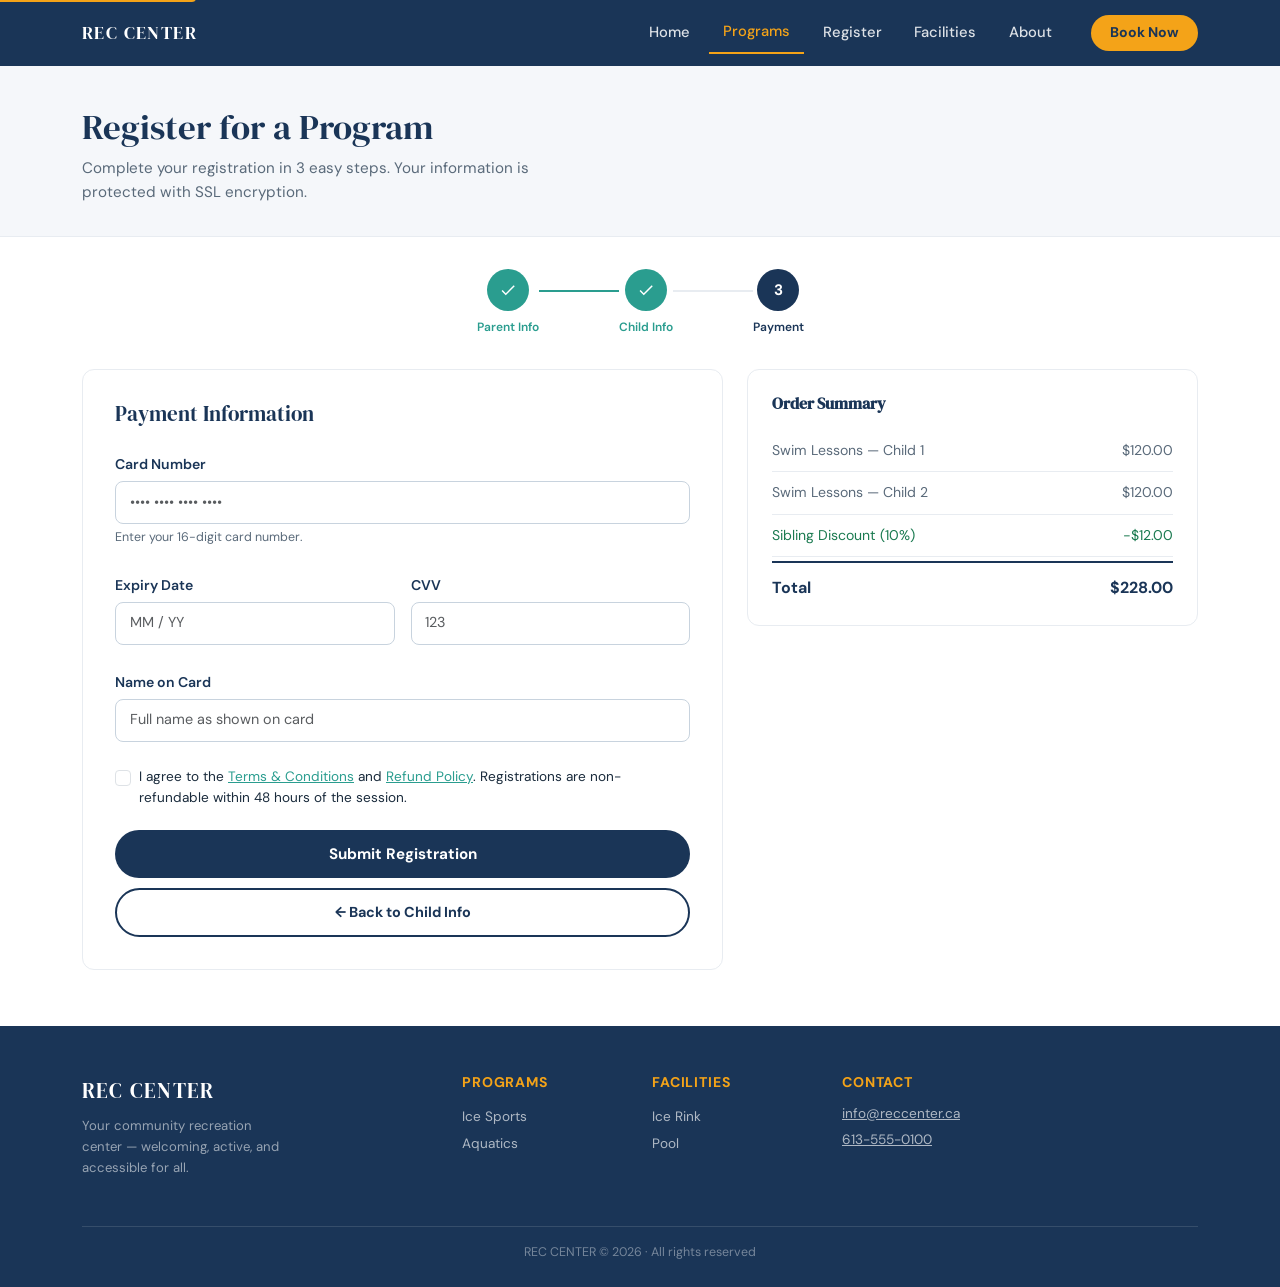
==== register.html @ dccb85d5 "stage" ====
<!DOCTYPE html>
<html lang="en">
<head>
  <meta charset="UTF-8" />
  <meta name="viewport" content="width=device-width, initial-scale=1.0" />
  <meta name="description" content="Register for a program at REC CENTER. Complete your enrollment in 3 easy steps." />

  <title>Register | REC CENTER</title>

  <!-- Google Fonts -->
  <link rel="preconnect" href="https://fonts.googleapis.com" />
  <link rel="preconnect" href="https://fonts.gstatic.com" crossorigin />
  <link href="https://fonts.googleapis.com/css2?family=DM+Sans:wght@400;500;600;700&family=DM+Serif+Display&display=swap" rel="stylesheet" />

  <!-- Bootstrap 5 CSS -->
  <link href="https://cdn.jsdelivr.net/npm/bootstrap@5.3.3/dist/css/bootstrap.min.css" rel="stylesheet" />

  <!-- Animate.css – publicly available CSS animation library -->
  <link rel="stylesheet" href="https://cdnjs.cloudflare.com/ajax/libs/animate.css/4.1.1/animate.min.css" />

  <!-- Custom styles -->
  <link rel="stylesheet" href="css/styles.css" />
</head>
<body>

  <!-- Skip link -->
  <a class="skip-link" href="#main-content">Skip to main content</a>

  <!-- ══════════════════════════════ NAVIGATION ══════════════════════════════ -->
  <header>
    <nav class="navbar navbar-expand-lg" aria-label="Main navigation">
      <div class="container">
        <a class="navbar-brand" href="index.html" aria-label="REC CENTER home">REC CENTER</a>

        <button class="navbar-toggler" type="button"
                data-bs-toggle="collapse" data-bs-target="#mainNav"
                aria-controls="mainNav" aria-expanded="false"
                aria-label="Toggle navigation menu">
          <span class="navbar-toggler-icon"></span>
        </button>

        <div class="collapse navbar-collapse" id="mainNav">
          <ul class="navbar-nav ms-auto align-items-lg-center gap-lg-1 me-lg-3">
            <li class="nav-item"><a class="nav-link" href="index.html">Home</a></li>
            <li class="nav-item"><a class="nav-link active" aria-current="page" href="youth-programs.html">Programs</a></li>
            <li class="nav-item"><a class="nav-link" href="register.html">Register</a></li>
            <li class="nav-item"><a class="nav-link" href="#">Facilities</a></li>
            <li class="nav-item"><a class="nav-link" href="#">About</a></li>
          </ul>
          <a href="register.html" class="btn btn-book ms-lg-2 mt-2 mt-lg-0">Book Now</a>
        </div>
      </div>
    </nav>
  </header>

  <!-- ══════════════════════════════ MAIN ══════════════════════════════ -->
  <main id="main-content">

    <!-- ── Page Header ── -->
    <section class="page-header">
      <div class="container">
        <h1>Register for a Program</h1>
        <p>Complete your registration in 3 easy steps. Your information is protected with SSL encryption.</p>
      </div>
    </section>

    <!-- ── Step Indicator ── -->
    <!-- Shows progress: Parent Info → Child Info → Payment -->
    <div class="container">
      <div class="steps-container" role="list" aria-label="Registration steps">

        <!-- Step 1: Parent Info (done) -->
        <div class="step-item" role="listitem">
          <div class="step-circle done" aria-label="Step 1 complete: Parent Info">
            <!-- Checkmark SVG -->
            <svg width="18" height="18" viewBox="0 0 24 24" fill="white" aria-hidden="true" focusable="false">
              <path d="M9 16.17L4.83 12l-1.42 1.41L9 19 21 7l-1.41-1.41z"/>
            </svg>
          </div>
          <span class="step-label done">Parent Info</span>
        </div>

        <!-- Connector line 1–2 (done) -->
        <div class="step-line done" aria-hidden="true"></div>

        <!-- Step 2: Child Info (done) -->
        <div class="step-item" role="listitem">
          <div class="step-circle done" aria-label="Step 2 complete: Child Info">
            <svg width="18" height="18" viewBox="0 0 24 24" fill="white" aria-hidden="true" focusable="false">
              <path d="M9 16.17L4.83 12l-1.42 1.41L9 19 21 7l-1.41-1.41z"/>
            </svg>
          </div>
          <span class="step-label done">Child Info</span>
        </div>

        <!-- Connector line 2–3 (not done) -->
        <div class="step-line" aria-hidden="true"></div>

        <!-- Step 3: Payment (active) -->
        <div class="step-item" role="listitem">
          <div class="step-circle active" aria-label="Step 3 current: Payment" aria-current="step">3</div>
          <span class="step-label active">Payment</span>
        </div>

      </div>
    </div>

    <!-- ── Form + Order Summary ── -->
    <section class="section-padded pt-0" aria-labelledby="payment-heading">
      <div class="container">
        <div class="row g-4">

          <!-- LEFT: Payment form -->
          <div class="col-12 col-lg-7">
            <div class="form-card">
              <h2 id="payment-heading">Payment Information</h2>

              <!-- 
                Form uses novalidate so we can handle custom validation via JS.
                All fields use aria-required and aria-describedby for screen readers.
              -->
              <form id="payment-form" novalidate aria-label="Payment information form">

                <!-- Card Number -->
                <div class="mb-4">
                  <label class="form-label" for="card-number">Card Number</label>
                  <input
                    type="text"
                    class="form-control"
                    id="card-number"
                    placeholder="•••• •••• •••• ••••"
                    autocomplete="cc-number"
                    aria-required="true"
                    aria-describedby="card-number-help"
                    inputmode="numeric"
                    maxlength="19" />
                  <div id="card-number-help" class="form-text" style="font-size:0.78rem; color: var(--rc-text-muted);">
                    Enter your 16-digit card number.
                  </div>
                </div>

                <!-- Expiry + CVV side by side on tablet+ -->
                <div class="row g-3 mb-4">
                  <div class="col-12 col-sm-6">
                    <label class="form-label" for="expiry">Expiry Date</label>
                    <input
                      type="text"
                      class="form-control"
                      id="expiry"
                      placeholder="MM / YY"
                      autocomplete="cc-exp"
                      aria-required="true"
                      inputmode="numeric"
                      maxlength="7" />
                  </div>
                  <div class="col-12 col-sm-6">
                    <label class="form-label" for="cvv">CVV</label>
                    <input
                      type="text"
                      class="form-control"
                      id="cvv"
                      placeholder="123"
                      autocomplete="cc-csc"
                      aria-required="true"
                      inputmode="numeric"
                      maxlength="4" />
                  </div>
                </div>

                <!-- Name on card — full width -->
                <div class="mb-4">
                  <label class="form-label" for="card-name">Name on Card</label>
                  <input
                    type="text"
                    class="form-control"
                    id="card-name"
                    placeholder="Full name as shown on card"
                    autocomplete="cc-name"
                    aria-required="true" />
                </div>

                <!-- Terms & Conditions checkbox -->
                <div class="form-check mb-3">
                  <input
                    class="form-check-input"
                    type="checkbox"
                    id="agree-terms"
                    aria-required="true" />
                  <label class="form-check-label" for="agree-terms" style="font-size:0.85rem;">
                    I agree to the
                    <a href="#" aria-label="Read Terms and Conditions">Terms &amp; Conditions</a>
                    and
                    <a href="#" aria-label="Read Refund Policy">Refund Policy</a>.
                    Registrations are non-refundable within 48 hours of the session.
                  </label>
                </div>

                <!-- Error message (hidden until form validation fails) -->
                <div id="form-error" class="alert alert-danger d-none" role="alert" aria-live="assertive">
                  Please fill in all required fields and agree to the terms.
                </div>

                <!-- Submit button -->
                <button type="submit" class="btn-submit">Submit Registration</button>

                <!-- Back link -->
                <a href="youth-programs.html" class="btn-back">← Back to Child Info</a>

              </form>
            </div>
          </div><!-- /col left -->

          <!-- RIGHT: Order summary + confirmation -->
          <div class="col-12 col-lg-5">

            <!-- Order Summary card -->
            <div class="order-summary" aria-label="Order summary">
              <h3>Order Summary</h3>

              <div class="order-row">
                <span>Swim Lessons — Child 1</span>
                <span>$120.00</span>
              </div>
              <div class="order-row">
                <span>Swim Lessons — Child 2</span>
                <span>$120.00</span>
              </div>
              <div class="order-row discount">
                <span>Sibling Discount (10%)</span>
                <span>−$12.00</span>
              </div>

              <div class="order-total">
                <span>Total</span>
                <span>$228.00</span>
              </div>
            </div>

            <!-- Confirmation panel (shown after submit via JS) -->
            <div class="confirmation-box d-none" id="confirmation-box" role="status" aria-live="polite" aria-label="Registration confirmed">
              <div class="confirmation-icon" aria-hidden="true">
                <svg viewBox="0 0 24 24" aria-hidden="true" focusable="false">
                  <path d="M9 16.17L4.83 12l-1.42 1.41L9 19 21 7l-1.41-1.41z"/>
                </svg>
              </div>
              <h4>Registration Confirmed!</h4>
              <p>
                A confirmation email has been sent to your inbox.
                You'll receive a reminder 24 hours before your first session.
              </p>
            </div>

          </div><!-- /col right -->

        </div><!-- /row -->
      </div>
    </section>

  </main>

  <!-- ══════════════════════════════ FOOTER ══════════════════════════════ -->
  <footer>
    <div class="container">
      <div class="row">
        <div class="col-12 col-md-4 mb-4 mb-md-0">
          <div class="footer-brand">REC CENTER</div>
          <p class="footer-tagline">Your community recreation center — welcoming, active, and accessible for all.</p>
        </div>
        <div class="col-6 col-md-2">
          <h4>Programs</h4>
          <ul>
            <li><a href="youth-programs.html">Ice Sports</a></li>
            <li><a href="youth-programs.html">Aquatics</a></li>
          </ul>
        </div>
        <div class="col-6 col-md-2">
          <h4>Facilities</h4>
          <ul>
            <li><a href="#">Ice Rink</a></li>
            <li><a href="#">Pool</a></li>
          </ul>
        </div>
        <div class="col-12 col-md-4 mt-4 mt-md-0 footer-contact">
          <h4>Contact</h4>
          <p><a href="mailto:info@reccenter.ca" style="color:rgba(255,255,255,0.65);">info@reccenter.ca</a></p>
          <p><a href="tel:6135550100" style="color:rgba(255,255,255,0.65);">613-555-0100</a></p>
        </div>
      </div>
      <div class="footer-bottom text-center">REC CENTER &copy; 2026 · All rights reserved</div>
    </div>
  </footer>

  <script src="https://cdn.jsdelivr.net/npm/bootstrap@5.3.3/dist/js/bootstrap.bundle.min.js"></script>
  <script src="js/main.js"></script>

  <!-- Inline script: confirmation fallback in case main.js path fails -->
  <script>
    document.addEventListener('DOMContentLoaded', function () {
      var form    = document.getElementById('payment-form');
      var confirm = document.getElementById('confirmation-box');

      if (!form || !confirm) return;

      form.addEventListener('submit', function (e) {
        e.preventDefault();

        var cardNum  = document.getElementById('card-number').value.trim();
        var expiry   = document.getElementById('expiry').value.trim();
        var cvv      = document.getElementById('cvv').value.trim();
        var name     = document.getElementById('card-name').value.trim();
        var agreed   = document.getElementById('agree-terms').checked;
        var errorBox = document.getElementById('form-error');

        if (!cardNum || !expiry || !cvv || !name || !agreed) {
          errorBox.classList.remove('d-none');
          return;
        }

        /* Valid — hide error, show confirmation */
        errorBox.classList.add('d-none');
        confirm.classList.remove('d-none');
        confirm.scrollIntoView({ behavior: 'smooth', block: 'center' });

        /* Disable submit button */
        var btn = form.querySelector('button[type="submit"]');
        btn.disabled = true;
        btn.textContent = 'Submitted ✓';
      });
    });
  </script>
</body>
</html>
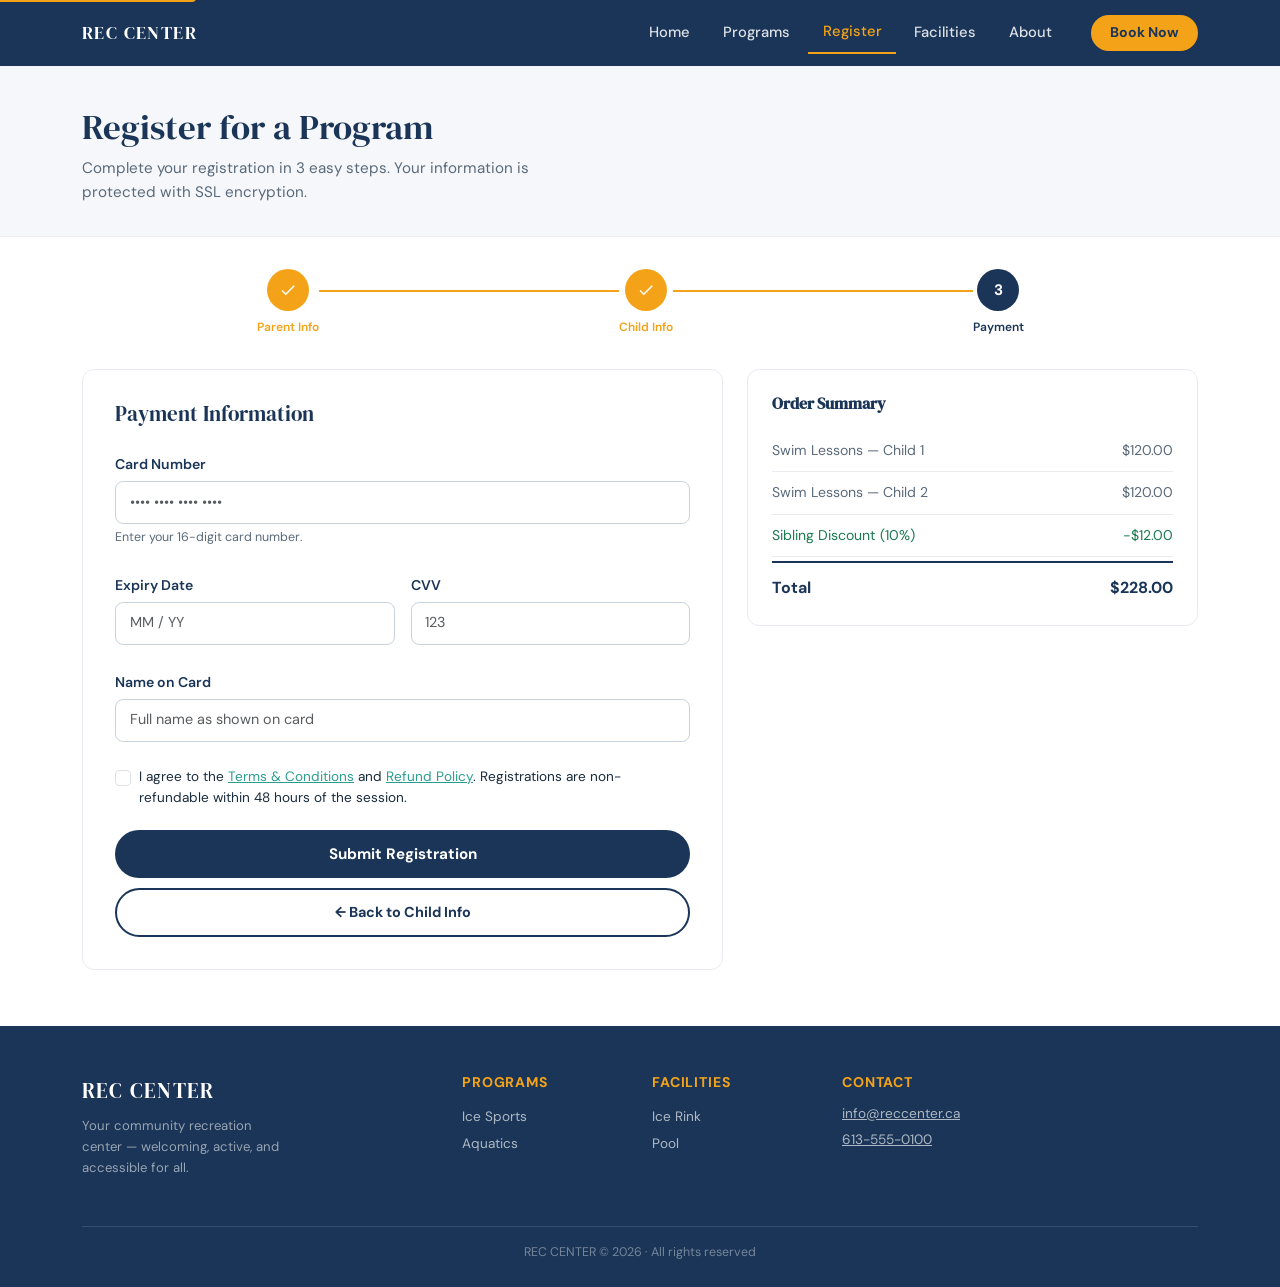
==== commit b159557b: "stage" ====
--- a/register.html
+++ b/register.html
@@ -1,49 +1,51 @@
 <!DOCTYPE html>
 <html lang="en">
+
 <head>
-  <meta charset="UTF-8" />
-  <meta name="viewport" content="width=device-width, initial-scale=1.0" />
-  <meta name="description" content="Register for a program at REC CENTER. Complete your enrollment in 3 easy steps." />
+  <meta charset="UTF-8">
+  <meta name="viewport" content="width=device-width, initial-scale=1.0">
+  <meta name="description" content="Register for a program at REC CENTER. Complete your enrollment in 3 easy steps.">
 
   <title>Register | REC CENTER</title>
 
-  <!-- Google Fonts -->
-  <link rel="preconnect" href="https://fonts.googleapis.com" />
-  <link rel="preconnect" href="https://fonts.gstatic.com" crossorigin />
-  <link href="https://fonts.googleapis.com/css2?family=DM+Sans:wght@400;500;600;700&family=DM+Serif+Display&display=swap" rel="stylesheet" />
-
-  <!-- Bootstrap 5 CSS -->
-  <link href="https://cdn.jsdelivr.net/npm/bootstrap@5.3.3/dist/css/bootstrap.min.css" rel="stylesheet" />
-
-  <!-- Animate.css – publicly available CSS animation library -->
-  <link rel="stylesheet" href="https://cdnjs.cloudflare.com/ajax/libs/animate.css/4.1.1/animate.min.css" />
-
-  <!-- Custom styles -->
-  <link rel="stylesheet" href="css/styles.css" />
+  <!-- Load website fonts -->
+  <link rel="preconnect" href="https://fonts.googleapis.com">
+  <link rel="preconnect" href="https://fonts.gstatic.com" crossorigin>
+  <link
+    href="https://fonts.googleapis.com/css2?family=DM+Sans:wght@400;500;600;700&family=DM+Serif+Display&display=swap"
+    rel="stylesheet">
+
+  <!-- Load Bootstrap styles -->
+  <link href="https://cdn.jsdelivr.net/npm/bootstrap@5.3.3/dist/css/bootstrap.min.css" rel="stylesheet">
+
+  <!-- Load animation library -->
+  <link rel="stylesheet" href="https://cdnjs.cloudflare.com/ajax/libs/animate.css/4.1.1/animate.min.css">
+
+  <!-- Load our own styles -->
+  <link rel="stylesheet" href="css/styles.css">
 </head>
+
 <body>
 
-  <!-- Skip link -->
+  <!-- Accessibility link: lets keyboard users jump to main content -->
   <a class="skip-link" href="#main-content">Skip to main content</a>
 
-  <!-- ══════════════════════════════ NAVIGATION ══════════════════════════════ -->
+  <!-- Top navigation bar -->
   <header>
-    <nav class="navbar navbar-expand-lg" aria-label="Main navigation">
+    <nav class="navbar navbar-expand-sm" aria-label="Main navigation">
       <div class="container">
         <a class="navbar-brand" href="index.html" aria-label="REC CENTER home">REC CENTER</a>
 
-        <button class="navbar-toggler" type="button"
-                data-bs-toggle="collapse" data-bs-target="#mainNav"
-                aria-controls="mainNav" aria-expanded="false"
-                aria-label="Toggle navigation menu">
+        <button class="navbar-toggler" type="button" data-bs-toggle="collapse" data-bs-target="#mainNav"
+          aria-controls="mainNav" aria-expanded="false" aria-label="Toggle navigation menu">
           <span class="navbar-toggler-icon"></span>
         </button>
 
         <div class="collapse navbar-collapse" id="mainNav">
           <ul class="navbar-nav ms-auto align-items-lg-center gap-lg-1 me-lg-3">
             <li class="nav-item"><a class="nav-link" href="index.html">Home</a></li>
-            <li class="nav-item"><a class="nav-link active" aria-current="page" href="youth-programs.html">Programs</a></li>
-            <li class="nav-item"><a class="nav-link" href="register.html">Register</a></li>
+            <li class="nav-item"><a class="nav-link" href="youth-programs.html">Programs</a></li>
+            <li class="nav-item"><a class="nav-link active" aria-current="page" href="register.html">Register</a></li>
             <li class="nav-item"><a class="nav-link" href="#">Facilities</a></li>
             <li class="nav-item"><a class="nav-link" href="#">About</a></li>
           </ul>
@@ -53,10 +55,10 @@
     </nav>
   </header>
 
-  <!-- ══════════════════════════════ MAIN ══════════════════════════════ -->
+  <!-- Main page content -->
   <main id="main-content">
 
-    <!-- ── Page Header ── -->
+    <!-- Intro text for this page -->
     <section class="page-header">
       <div class="container">
         <h1>Register for a Program</h1>
@@ -64,128 +66,92 @@
       </div>
     </section>
 
-    <!-- ── Step Indicator ── -->
-    <!-- Shows progress: Parent Info → Child Info → Payment -->
+    <!-- Shows registration progress -->
     <div class="container">
       <div class="steps-container" role="list" aria-label="Registration steps">
 
-        <!-- Step 1: Parent Info (done) -->
+        <!-- Step 1 is completed -->
         <div class="step-item" role="listitem">
-          <div class="step-circle done" aria-label="Step 1 complete: Parent Info">
-            <!-- Checkmark SVG -->
+          <div class="step-circle done" role="img" aria-label="Step 1 complete: Parent Info">
             <svg width="18" height="18" viewBox="0 0 24 24" fill="white" aria-hidden="true" focusable="false">
-              <path d="M9 16.17L4.83 12l-1.42 1.41L9 19 21 7l-1.41-1.41z"/>
+              <path d="M9 16.17L4.83 12l-1.42 1.41L9 19 21 7l-1.41-1.41z" />
             </svg>
           </div>
           <span class="step-label done">Parent Info</span>
         </div>
 
-        <!-- Connector line 1–2 (done) -->
+        <!-- Line between step 1 and 2 -->
         <div class="step-line done" aria-hidden="true"></div>
 
-        <!-- Step 2: Child Info (done) -->
+        <!-- Step 2 is completed -->
         <div class="step-item" role="listitem">
-          <div class="step-circle done" aria-label="Step 2 complete: Child Info">
+          <div class="step-circle done" role="img" aria-label="Step 2 complete: Child Info">
             <svg width="18" height="18" viewBox="0 0 24 24" fill="white" aria-hidden="true" focusable="false">
-              <path d="M9 16.17L4.83 12l-1.42 1.41L9 19 21 7l-1.41-1.41z"/>
+              <path d="M9 16.17L4.83 12l-1.42 1.41L9 19 21 7l-1.41-1.41z" />
             </svg>
           </div>
           <span class="step-label done">Child Info</span>
         </div>
 
-        <!-- Connector line 2–3 (not done) -->
+        <!-- Line between step 2 and 3 -->
         <div class="step-line" aria-hidden="true"></div>
 
-        <!-- Step 3: Payment (active) -->
+        <!-- Step 3 is the current step -->
         <div class="step-item" role="listitem">
-          <div class="step-circle active" aria-label="Step 3 current: Payment" aria-current="step">3</div>
+          <div class="step-circle active" role="img" aria-label="Step 3 current: Payment" aria-current="step">3</div>
           <span class="step-label active">Payment</span>
         </div>
 
       </div>
     </div>
 
-    <!-- ── Form + Order Summary ── -->
+    <!-- Payment form and order summary section -->
     <section class="section-padded pt-0" aria-labelledby="payment-heading">
       <div class="container">
         <div class="row g-4">
 
-          <!-- LEFT: Payment form -->
+          <!-- Left side: payment form -->
           <div class="col-12 col-lg-7">
             <div class="form-card">
               <h2 id="payment-heading">Payment Information</h2>
 
-              <!-- 
-                Form uses novalidate so we can handle custom validation via JS.
-                All fields use aria-required and aria-describedby for screen readers.
-              -->
               <form id="payment-form" novalidate aria-label="Payment information form">
 
-                <!-- Card Number -->
+                <!-- Card number field -->
                 <div class="mb-4">
                   <label class="form-label" for="card-number">Card Number</label>
-                  <input
-                    type="text"
-                    class="form-control"
-                    id="card-number"
-                    placeholder="•••• •••• •••• ••••"
-                    autocomplete="cc-number"
-                    aria-required="true"
-                    aria-describedby="card-number-help"
-                    inputmode="numeric"
-                    maxlength="19" />
+                  <input type="text" class="form-control" id="card-number" placeholder="•••• •••• •••• ••••"
+                    autocomplete="cc-number" aria-required="true" aria-describedby="card-number-help"
+                    inputmode="numeric" maxlength="19">
                   <div id="card-number-help" class="form-text" style="font-size:0.78rem; color: var(--rc-text-muted);">
                     Enter your 16-digit card number.
                   </div>
                 </div>
 
-                <!-- Expiry + CVV side by side on tablet+ -->
+                <!-- Expiry date and CVV fields -->
                 <div class="row g-3 mb-4">
                   <div class="col-12 col-sm-6">
                     <label class="form-label" for="expiry">Expiry Date</label>
-                    <input
-                      type="text"
-                      class="form-control"
-                      id="expiry"
-                      placeholder="MM / YY"
-                      autocomplete="cc-exp"
-                      aria-required="true"
-                      inputmode="numeric"
-                      maxlength="7" />
+                    <input type="text" class="form-control" id="expiry" placeholder="MM / YY" autocomplete="cc-exp"
+                      aria-required="true" inputmode="numeric" maxlength="7">
                   </div>
                   <div class="col-12 col-sm-6">
                     <label class="form-label" for="cvv">CVV</label>
-                    <input
-                      type="text"
-                      class="form-control"
-                      id="cvv"
-                      placeholder="123"
-                      autocomplete="cc-csc"
-                      aria-required="true"
-                      inputmode="numeric"
-                      maxlength="4" />
+                    <input type="text" class="form-control" id="cvv" placeholder="123" autocomplete="cc-csc"
+                      aria-required="true" inputmode="numeric" maxlength="4">
                   </div>
                 </div>
 
-                <!-- Name on card — full width -->
+                <!-- Card holder name field -->
                 <div class="mb-4">
                   <label class="form-label" for="card-name">Name on Card</label>
-                  <input
-                    type="text"
-                    class="form-control"
-                    id="card-name"
-                    placeholder="Full name as shown on card"
-                    autocomplete="cc-name"
-                    aria-required="true" />
-                </div>
-
-                <!-- Terms & Conditions checkbox -->
+                  <input type="text" class="form-control" id="card-name" placeholder="Full name as shown on card"
+                    autocomplete="cc-name" aria-required="true">
+                </div>
+
+                <!-- User must accept terms -->
                 <div class="form-check mb-3">
-                  <input
-                    class="form-check-input"
-                    type="checkbox"
-                    id="agree-terms"
-                    aria-required="true" />
+                  <input class="form-check-input" type="checkbox" id="agree-terms" aria-required="true">
                   <label class="form-check-label" for="agree-terms" style="font-size:0.85rem;">
                     I agree to the
                     <a href="#" aria-label="Read Terms and Conditions">Terms &amp; Conditions</a>
@@ -195,70 +161,72 @@
                   </label>
                 </div>
 
-                <!-- Error message (hidden until form validation fails) -->
+                <!-- Error message shown when fields are missing -->
                 <div id="form-error" class="alert alert-danger d-none" role="alert" aria-live="assertive">
                   Please fill in all required fields and agree to the terms.
                 </div>
 
-                <!-- Submit button -->
+                <!-- Submit registration button -->
                 <button type="submit" class="btn-submit">Submit Registration</button>
 
-                <!-- Back link -->
+                <!-- Link to go back -->
                 <a href="youth-programs.html" class="btn-back">← Back to Child Info</a>
 
               </form>
             </div>
-          </div><!-- /col left -->
-
-          <!-- RIGHT: Order summary + confirmation -->
+          </div>
+
+          <!-- Right side: order details and success message -->
           <div class="col-12 col-lg-5">
 
-            <!-- Order Summary card -->
-            <div class="order-summary" aria-label="Order summary">
-              <h3>Order Summary</h3>
-
-              <div class="order-row">
-                <span>Swim Lessons — Child 1</span>
-                <span>$120.00</span>
+            <!-- Order cost breakdown -->
+            <section aria-labelledby="order-summary-heading">
+              <div class="order-summary">
+                <h3 id="order-summary-heading">Order Summary</h3>
+
+                <div class="order-row">
+                  <span>Swim Lessons — Child 1</span>
+                  <span>$120.00</span>
+                </div>
+                <div class="order-row">
+                  <span>Swim Lessons — Child 2</span>
+                  <span>$120.00</span>
+                </div>
+                <div class="order-row discount">
+                  <span>Sibling Discount (10%)</span>
+                  <span>−$12.00</span>
+                </div>
+
+                <div class="order-total">
+                  <span>Total</span>
+                  <span>$228.00</span>
+                </div>
               </div>
-              <div class="order-row">
-                <span>Swim Lessons — Child 2</span>
-                <span>$120.00</span>
-              </div>
-              <div class="order-row discount">
-                <span>Sibling Discount (10%)</span>
-                <span>−$12.00</span>
-              </div>
-
-              <div class="order-total">
-                <span>Total</span>
-                <span>$228.00</span>
-              </div>
-            </div>
-
-            <!-- Confirmation panel (shown after submit via JS) -->
-            <div class="confirmation-box d-none" id="confirmation-box" role="status" aria-live="polite" aria-label="Registration confirmed">
+            </section>
+
+            <!-- Success panel shown after submit -->
+            <div class="confirmation-box d-none" id="confirmation-box" role="status" aria-live="polite">
               <div class="confirmation-icon" aria-hidden="true">
                 <svg viewBox="0 0 24 24" aria-hidden="true" focusable="false">
-                  <path d="M9 16.17L4.83 12l-1.42 1.41L9 19 21 7l-1.41-1.41z"/>
+                  <path d="M9 16.17L4.83 12l-1.42 1.41L9 19 21 7l-1.41-1.41z" />
                 </svg>
               </div>
-              <h4>Registration Confirmed!</h4>
+              <h3>Registration Confirmed!</h3>
               <p>
                 A confirmation email has been sent to your inbox.
                 You'll receive a reminder 24 hours before your first session.
               </p>
             </div>
 
-          </div><!-- /col right -->
-
-        </div><!-- /row -->
+          </div>
+
+        </div>
       </div>
     </section>
 
   </main>
 
-  <!-- ══════════════════════════════ FOOTER ══════════════════════════════ -->
+  <!-- Footer with links and contact info -->
   <footer>
     <div class="container">
       <div class="row">
@@ -267,21 +235,21 @@
           <p class="footer-tagline">Your community recreation center — welcoming, active, and accessible for all.</p>
         </div>
         <div class="col-6 col-md-2">
-          <h4>Programs</h4>
+          <h3>Programs</h3>
           <ul>
             <li><a href="youth-programs.html">Ice Sports</a></li>
             <li><a href="youth-programs.html">Aquatics</a></li>
           </ul>
         </div>
         <div class="col-6 col-md-2">
-          <h4>Facilities</h4>
+          <h3>Facilities</h3>
           <ul>
             <li><a href="#">Ice Rink</a></li>
             <li><a href="#">Pool</a></li>
           </ul>
         </div>
         <div class="col-12 col-md-4 mt-4 mt-md-0 footer-contact">
-          <h4>Contact</h4>
+          <h3>Contact</h3>
           <p><a href="mailto:info@reccenter.ca" style="color:rgba(255,255,255,0.65);">info@reccenter.ca</a></p>
           <p><a href="tel:6135550100" style="color:rgba(255,255,255,0.65);">613-555-0100</a></p>
         </div>
@@ -293,35 +261,42 @@
   <script src="https://cdn.jsdelivr.net/npm/bootstrap@5.3.3/dist/js/bootstrap.bundle.min.js"></script>
   <script src="js/main.js"></script>
 
-  <!-- Inline script: confirmation fallback in case main.js path fails -->
   <script>
     document.addEventListener('DOMContentLoaded', function () {
-      var form    = document.getElementById('payment-form');
+      // Get the form and hidden confirmation box.
+      var form = document.getElementById('payment-form');
       var confirm = document.getElementById('confirmation-box');
 
+      // Stop here if elements are missing.
       if (!form || !confirm) return;
 
       form.addEventListener('submit', function (e) {
+        // Prevent page refresh on submit.
         e.preventDefault();
 
-        var cardNum  = document.getElementById('card-number').value.trim();
-        var expiry   = document.getElementById('expiry').value.trim();
-        var cvv      = document.getElementById('cvv').value.trim();
-        var name     = document.getElementById('card-name').value.trim();
-        var agreed   = document.getElementById('agree-terms').checked;
+        // Read user input values.
+        var cardNum = document.getElementById('card-number').value.trim();
+        var expiry = document.getElementById('expiry').value.trim();
+        var cvv = document.getElementById('cvv').value.trim();
+        var name = document.getElementById('card-name').value.trim();
+        var agreed = document.getElementById('agree-terms').checked;
         var errorBox = document.getElementById('form-error');
 
+        // Show error if any required field is empty or terms are not accepted.
         if (!cardNum || !expiry || !cvv || !name || !agreed) {
           errorBox.classList.remove('d-none');
           return;
         }
 
-        /* Valid — hide error, show confirmation */
+        // Hide error and show success panel.
         errorBox.classList.add('d-none');
         confirm.classList.remove('d-none');
-        confirm.scrollIntoView({ behavior: 'smooth', block: 'center' });
-
-        /* Disable submit button */
+        confirm.scrollIntoView({
+          behavior: 'smooth',
+          block: 'center'
+        });
+
+        // Disable button so user does not submit twice.
         var btn = form.querySelector('button[type="submit"]');
         btn.disabled = true;
         btn.textContent = 'Submitted ✓';
@@ -329,4 +304,5 @@
     });
   </script>
 </body>
-</html>
+
+</html>
--- a/css/styles.css
+++ b/css/styles.css
@@ -0,0 +1,1201 @@
+/* ── CSS Variables ── */
+:root {
+  --rc-navy: #1a3557;
+  --rc-navy-dark: #122540;
+  --rc-teal: #2a9d8f;
+  --rc-teal-light: #3dbcac;
+  --rc-amber: #f4a318;
+  --rc-amber-dark: #d4890d;
+  --rc-white: #ffffff;
+  --rc-off-white: #f5f7fa;
+  --rc-light-gray: #e8ecf1;
+  --rc-text: #1a2b3c;
+  --rc-text-muted: #5a6a7a;
+
+  /* Bootstrap overrides via CSS variables */
+  --bs-primary: #1a3557;
+  --bs-primary-rgb: 26, 53, 87;
+  --bs-link-color: #2a9d8f;
+  --bs-font-sans-serif: 'DM Sans', sans-serif;
+  --bs-border-radius: 0.5rem;
+  --bs-border-radius-lg: 0.75rem;
+}
+
+/* ── Base Typography ── */
+/* DM Sans loaded via Google Fonts in HTML head */
+body {
+  font-family: 'DM Sans', sans-serif;
+  color: var(--rc-text);
+  background-color: var(--rc-white);
+  line-height: 1.6;
+}
+
+h1,
+h2,
+h3,
+h4 {
+  font-family: 'DM Serif Display', serif;
+  color: var(--rc-navy);
+  font-weight: 400;
+}
+
+/* ── Skip Link (Accessibility) ── */
+/* Allows keyboard users to skip to main content */
+.skip-link {
+  position: absolute;
+  top: -40px;
+  left: 0;
+  background: var(--rc-amber);
+  color: var(--rc-navy);
+  padding: 8px 16px;
+  font-weight: 700;
+  z-index: 9999;
+  text-decoration: none;
+  border-radius: 0 0 4px 0;
+  transition: top 0.2s;
+}
+
+.skip-link:focus {
+  top: 0;
+}
+
+/* ── Navigation ── */
+/* Dark navy navbar with amber highlight on active link */
+.navbar {
+  background-color: var(--rc-navy) !important;
+  padding: 0.75rem 0;
+}
+
+.navbar-brand {
+  font-family: 'DM Serif Display', serif;
+  font-size: 1.1rem;
+  color: var(--rc-white) !important;
+  letter-spacing: 0.08em;
+  text-transform: uppercase;
+}
+
+.nav-link {
+  color: rgba(255, 255, 255, 0.85) !important;
+  font-weight: 500;
+  font-size: 0.92rem;
+  padding: 0.5rem 0.9rem !important;
+  transition: color 0.2s;
+}
+
+.nav-link:hover,
+.nav-link:focus {
+  color: var(--rc-amber) !important;
+}
+
+/* Active page nav link gets amber underline */
+.nav-link.active {
+  color: var(--rc-amber) !important;
+  border-bottom: 2px solid var(--rc-amber);
+}
+
+.btn-book {
+  background-color: var(--rc-amber);
+  color: var(--rc-navy);
+  font-weight: 700;
+  border: none;
+  border-radius: 25px;
+  padding: 0.45rem 1.2rem;
+  font-size: 0.88rem;
+  transition: background-color 0.2s, transform 0.1s;
+}
+
+.btn-book:hover,
+.btn-book:focus {
+  background-color: var(--rc-amber-dark);
+  color: var(--rc-navy);
+  transform: translateY(-1px);
+}
+
+.navbar-toggler {
+  border-color: rgba(255, 255, 255, 0.3);
+}
+
+.navbar-toggler-icon {
+  /* White hamburger icon */
+  background-image: url("data:image/svg+xml,%3csvg xmlns='http://www.w3.org/2000/svg' viewBox='0 0 30 30'%3e%3cpath stroke='rgba%28255,255,255,0.85%29' stroke-linecap='round' stroke-miterlimit='10' stroke-width='2' d='M4 7h22M4 15h22M4 23h22'/%3e%3c/svg%3e");
+}
+
+/* ── Hero Section ── */
+/* Full-width navy banner with large heading */
+.hero {
+  background-color: var(--rc-navy);
+  padding: 4rem 0 3rem;
+  min-height: 320px;
+  position: relative;
+  overflow: hidden;
+}
+
+.hero h1 {
+  color: var(--rc-white);
+  font-size: clamp(2rem, 5vw, 3rem);
+  line-height: 1.15;
+}
+
+/* "Recreation" word gets amber colour */
+.hero h1 .highlight {
+  color: var(--rc-amber);
+}
+
+.hero p.lead {
+  color: rgba(255, 255, 255, 0.8);
+  font-size: 1.05rem;
+  max-width: 480px;
+}
+
+/* Hero image sits right side on desktop, stacks on mobile */
+.hero-img {
+  width: 100%;
+  height: 260px;
+  object-fit: cover;
+  border-radius: 12px;
+}
+
+.btn-hero-primary {
+  background-color: var(--rc-amber);
+  color: var(--rc-navy);
+  font-weight: 700;
+  border: none;
+  border-radius: 25px;
+  padding: 0.65rem 1.5rem;
+  font-size: 0.9rem;
+  transition: background-color 0.2s, transform 0.1s;
+}
+
+.btn-hero-primary:hover {
+  background-color: var(--rc-amber-dark);
+  color: var(--rc-navy);
+  transform: translateY(-1px);
+}
+
+.btn-hero-outline {
+  background-color: transparent;
+  color: var(--rc-white);
+  border: 2px solid var(--rc-white);
+  border-radius: 25px;
+  padding: 0.63rem 1.5rem;
+  font-size: 0.9rem;
+  font-weight: 700;
+  transition: background-color 0.2s, color 0.2s;
+}
+
+.btn-hero-outline:hover {
+  background-color: var(--rc-white);
+  color: var(--rc-navy);
+}
+
+/* ── Section spacing ── */
+.section-padded {
+  padding: 3.5rem 0;
+}
+
+.section-gray {
+  background-color: var(--rc-off-white);
+  padding: 3.5rem 0;
+}
+
+.section-title {
+  font-family: 'DM Serif Display', serif;
+  color: var(--rc-navy);
+  font-size: 1.7rem;
+  margin-bottom: 1.5rem;
+}
+
+/* ── Program Category Icons ── */
+/* Square card with icon + label for explore programs */
+.prog-cat-card {
+  border: 1.5px solid var(--rc-light-gray);
+  border-radius: 12px;
+  padding: 1.25rem 1rem;
+  display: flex;
+  flex-direction: column;
+  align-items: center;
+  text-align: center;
+  justify-content: center;
+  cursor: pointer;
+  transition: box-shadow 0.2s, border-color 0.2s;
+  background: var(--rc-white);
+}
+
+.prog-cat-card:hover,
+.prog-cat-card:focus {
+  box-shadow: 0 4px 16px rgba(26, 53, 87, 0.12);
+  border-color: var(--rc-teal);
+  outline: none;
+}
+
+.prog-cat-icon {
+  width: 80px;
+  height: 80px;
+  background-color: var(--rc-amber);
+  border-radius: 10px;
+  display: flex;
+  align-items: center;
+  justify-content: center;
+  margin: 0 auto 0.6rem;
+}
+
+.prog-cat-icon svg {
+  width: 38px;
+  height: 38px;
+  fill: var(--rc-white);
+}
+
+.prog-cat-card span {
+  display: block;
+  text-align: center;
+  font-size: 0.85rem;
+  font-weight: 600;
+  color: var(--rc-navy);
+}
+
+/* ── Youth Banner ── */
+/* Full-width navy stripe drawing attention to youth programs */
+.youth-banner {
+  background-color: var(--rc-navy);
+  padding: 1rem 0;
+  display: flex;
+  align-items: center;
+}
+
+.youth-banner .label {
+  color: var(--rc-white);
+  font-weight: 700;
+  font-size: 1rem;
+}
+
+.youth-banner .ages {
+  color: var(--rc-amber);
+  font-weight: 700;
+}
+
+/* ── Program Cards (Featured Programs) ── */
+/* Each card has a coloured top badge (Youth/Senior/Adult) */
+.prog-card {
+  border: 1.5px solid var(--rc-light-gray);
+  border-radius: 12px;
+  overflow: hidden;
+  background: var(--rc-white);
+  transition: box-shadow 0.2s;
+  height: 100%;
+}
+
+.prog-card:hover {
+  box-shadow: 0 8px 28px rgba(26, 53, 87, 0.12);
+}
+
+.prog-card-badge {
+  padding: 0.4rem 0.9rem;
+  font-size: 0.8rem;
+  font-weight: 700;
+  color: var(--rc-white);
+  text-transform: uppercase;
+  letter-spacing: 0.06em;
+}
+
+/* Colour-coded by audience */
+.badge-youth-1 {
+  background-color: #0D4F8B;
+}
+
+.badge-youth-2 {
+  background-color: var(--rc-amber);
+}
+
+.badge-youth-3 {
+  background-color: #0A3D6F;
+}
+
+/* picture element must be block — inline default leaves a whitespace gap */
+.prog-card picture {
+  display: block;
+  width: 100%;
+  line-height: 0;
+}
+
+.prog-card-img {
+  width: 100%;
+  height: 180px;
+  object-fit: cover;
+  display: block;
+}
+
+.prog-card-body {
+  padding: 1rem;
+}
+
+.prog-card-title {
+  font-family: 'DM Serif Display', serif;
+  font-size: 1.1rem;
+  color: var(--rc-navy);
+  margin-bottom: 0.25rem;
+}
+
+.prog-card-subtitle {
+  font-size: 0.8rem;
+  color: var(--rc-text-muted);
+  margin-bottom: 0.75rem;
+}
+
+/* Bullet detail rows — icon dot + text */
+.prog-detail {
+  display: flex;
+  align-items: center;
+  gap: 0.45rem;
+  font-size: 0.82rem;
+  color: var(--rc-text-muted);
+  margin-bottom: 0.3rem;
+}
+
+.prog-dot {
+  width: 8px;
+  height: 8px;
+  border-radius: 50%;
+  background-color: var(--rc-amber);
+  flex-shrink: 0;
+}
+
+.prog-card-footer {
+  padding: 0.75rem 1rem;
+  display: flex;
+  align-items: center;
+  justify-content: space-between;
+  border-top: 1px solid var(--rc-light-gray);
+}
+
+.prog-price {
+  font-size: 1.1rem;
+  font-weight: 700;
+  color: var(--rc-navy);
+}
+
+.prog-price span {
+  font-size: 0.75rem;
+  color: var(--rc-text-muted);
+  font-weight: 400;
+}
+
+.btn-enroll {
+  background-color: var(--rc-navy);
+  color: var(--rc-white);
+  border: none;
+  border-radius: 25px;
+  padding: 0.4rem 1rem;
+  font-size: 0.82rem;
+  font-weight: 700;
+  transition: background-color 0.2s;
+  white-space: nowrap;
+}
+
+.btn-enroll:hover,
+.btn-enroll:focus {
+  background-color: var(--rc-navy-dark);
+  color: var(--rc-white);
+  outline: 2px solid var(--rc-amber);
+  outline-offset: 2px;
+}
+
+/* ── Why Choose Us Cards ── */
+.feature-card {
+  text-align: center;
+  padding: 2rem 1.25rem;
+  border: 1.5px solid var(--rc-light-gray);
+  border-radius: 12px;
+  background: var(--rc-white);
+  height: 100%;
+  transition: box-shadow 0.2s;
+}
+
+.feature-card:hover {
+  box-shadow: 0 4px 18px rgba(26, 53, 87, 0.1);
+}
+
+.feature-icon-circle {
+  width: 60px;
+  height: 60px;
+  border-radius: 50%;
+  display: flex;
+  align-items: center;
+  justify-content: center;
+  margin: 0 auto 1rem;
+  background-color: var(--rc-teal);
+}
+
+.feature-icon-circle {
+  background-color: #0D4F8B;
+  color: var(--rc-off-white);
+}
+
+.feature-icon-circle.amber {
+  background-color: var(--rc-amber);
+  color: var(--rc-white);
+}
+
+.feature-icon-circle.dark {
+  background-color: #0A3D6F;
+}
+
+.feature-card h3 {
+  font-size: 0.95rem;
+  font-weight: 700;
+  color: var(--rc-navy);
+  margin-bottom: 0.5rem;
+}
+
+.feature-card p {
+  font-size: 0.85rem;
+  color: var(--rc-text-muted);
+  margin: 0;
+}
+
+
+/* ── Testimonials ── */
+.testimonial-card {
+  border: 1.5px solid var(--rc-light-gray);
+  border-radius: 12px;
+  padding: 1.5rem;
+  background: var(--rc-white);
+  height: 100%;
+  /* Add these: */
+  display: flex;
+  flex-direction: column;
+  justify-content: space-between;
+}
+
+.testimonial-quote {
+  color: var(--rc-amber);
+  font-size: 1.5rem;
+  line-height: 1;
+  margin-bottom: 0.75rem;
+  font-family: Georgia, serif;
+  color: var(--rc-amber) !important;
+
+}
+
+.testimonial-card p {
+  font-size: 0.875rem;
+  color: var(--rc-text-muted);
+  font-style: italic;
+  margin-bottom: 1rem;
+}
+
+/* Avatar circle with initials */
+.avatar-circle {
+  width: 42px;
+  height: 42px;
+  border-radius: 50%;
+  background-color: var(--rc-amber);
+  color: var(--rc-navy);
+  display: flex;
+  align-items: center;
+  justify-content: center;
+  font-weight: 700;
+  font-size: 0.85rem;
+  flex-shrink: 0;
+}
+
+.avatar-circle {
+  background-color: #0D4F8B;
+  color: var(--rc-white);
+}
+
+.avatar-circle.teal {
+  background-color: var(--rc-amber);
+  color: var(--rc-navy);
+}
+
+.avatar-circle.dark {
+  background-color: #0A3D6F;
+  color: var(--rc-white);
+}
+
+.testimonial-name {
+  font-weight: 700;
+  font-size: 0.9rem;
+  color: var(--rc-navy);
+}
+
+.testimonial-role {
+  font-size: 0.78rem;
+  color: var(--rc-text-muted);
+}
+
+/* ── Footer ── */
+footer {
+  background-color: var(--rc-navy);
+  color: rgba(255, 255, 255, 0.75);
+  padding: 3rem 0 1.5rem;
+}
+
+footer .footer-brand {
+  font-family: 'DM Serif Display', serif;
+  font-size: 1.3rem;
+  color: var(--rc-white);
+  letter-spacing: 0.06em;
+  margin-bottom: 0.5rem;
+}
+
+footer .footer-tagline {
+  font-size: 0.82rem;
+  color: rgba(255, 255, 255, 0.55);
+  max-width: 200px;
+}
+
+footer h3 {
+  font-family: 'DM Sans', sans-serif;
+  font-size: 0.88rem;
+  font-weight: 700;
+  color: var(--rc-amber);
+  text-transform: uppercase;
+  letter-spacing: 0.06em;
+  margin-bottom: 0.75rem;
+  color: var(--rc-amber);
+}
+
+footer ul {
+  list-style: none;
+  padding: 0;
+  margin: 0;
+}
+
+footer ul li a {
+  color: rgba(255, 255, 255, 0.65);
+  text-decoration: none;
+  font-size: 0.85rem;
+  line-height: 2;
+  transition: color 0.2s;
+}
+
+footer ul li a:hover {
+  color: var(--rc-white);
+}
+
+footer .footer-contact p {
+  font-size: 0.85rem;
+  color: rgba(255, 255, 255, 0.65);
+  margin-bottom: 0.25rem;
+}
+
+.footer-bottom {
+  border-top: 1px solid rgba(255, 255, 255, 0.12);
+  margin-top: 2rem;
+  padding-top: 1rem;
+  font-size: 0.78rem;
+  color: rgba(255, 255, 255, 0.4);
+}
+
+/* ══════════════════════════════════════════════════════════
+   PROGRAMS PAGE (youth-programs.html)
+   ══════════════════════════════════════════════════════════ */
+
+/* ── Page Header ── */
+.page-header {
+  background-color: var(--rc-off-white);
+  padding: 2.5rem 0 2rem;
+  border-bottom: 1px solid var(--rc-light-gray);
+}
+
+.page-header h1 {
+  font-size: clamp(1.5rem, 4vw, 2.2rem);
+  margin-bottom: 0.5rem;
+}
+
+.page-header p {
+  font-size: 0.95rem;
+  color: var(--rc-text-muted);
+  max-width: 500px;
+  margin: 0;
+}
+
+/* "View All Programs" button top-right on desktop, below on mobile */
+.btn-view-all {
+  background-color: var(--rc-navy);
+  color: var(--rc-white);
+  border: none;
+  border-radius: 25px;
+  padding: 0.6rem 1.4rem;
+  font-weight: 700;
+  font-size: 0.88rem;
+  transition: background-color 0.2s;
+}
+
+.btn-view-all:hover {
+  background-color: var(--rc-navy-dark);
+  color: var(--rc-white);
+}
+
+/* ── Age Filter Buttons ── */
+/* Pill-shaped toggle buttons; active fills with navy */
+.filter-group {
+  display: flex;
+  flex-wrap: wrap;
+  gap: 0.5rem;
+  margin-bottom: 2rem;
+}
+
+.btn-filter {
+  border: 2px solid var(--rc-navy);
+  color: var(--rc-navy);
+  background: transparent;
+  border-radius: 25px;
+  padding: 0.45rem 1.1rem;
+  font-size: 0.85rem;
+  font-weight: 600;
+  cursor: pointer;
+  transition: background-color 0.2s, color 0.2s;
+}
+
+.btn-filter:hover,
+.btn-filter.active {
+  background-color: var(--rc-navy);
+  color: var(--rc-white);
+}
+
+.btn-filter:focus {
+  outline: 2px solid var(--rc-amber);
+  outline-offset: 2px;
+}
+
+/* ── Youth Program Cards ── */
+/* Similar to homepage prog-card, with checkmark badge line */
+.youth-card {
+  border: 1.5px solid var(--rc-light-gray);
+  border-radius: 12px;
+  overflow: hidden;
+  background: var(--rc-white);
+  transition: box-shadow 0.2s;
+  height: 100%;
+}
+
+.youth-card:hover {
+  box-shadow: 0 6px 20px rgba(26, 53, 87, 0.1);
+}
+
+.youth-card-badge {
+  padding: 0.45rem 0.9rem;
+  font-size: 0.8rem;
+  font-weight: 700;
+  color: var(--rc-white);
+  text-transform: uppercase;
+  letter-spacing: 0.05em;
+}
+
+/* Teal for ages 6–12, navy for 4–6, amber for 7–12 */
+.badge-612 {
+  background-color: #0D4F8B;
+}
+
+.badge-46 {
+  background-color: var(--rc-amber);
+}
+
+.badge-712 {
+  background-color: #0A3D6F;
+}
+
+.badge-812 {
+  background-color: var(--rc-navy-dark);
+}
+
+.youth-card-body {
+  padding: 1rem;
+}
+
+.youth-card-title {
+  font-family: 'DM Serif Display', serif;
+  font-size: 1.05rem;
+  color: var(--rc-navy);
+  margin-bottom: 0.2rem;
+}
+
+.youth-card-time {
+  font-size: 0.8rem;
+  color: var(--rc-text-muted);
+  margin-bottom: 0.75rem;
+}
+
+/* Checkmark stripe — looks like a highlighted pill */
+.check-badge {
+  display: inline-flex;
+  align-items: center;
+  gap: 0.35rem;
+  background-color: var(--rc-light-gray);
+  border-radius: 4px;
+  padding: 0.3rem 0.6rem;
+  font-size: 0.78rem;
+  color: var(--rc-teal);
+  font-weight: 600;
+  margin-bottom: 0.6rem;
+  color: var(--rc-text-muted);
+}
+
+.check-badge svg {
+  width: 14px;
+  height: 14px;
+  fill: var(--rc-amber);
+}
+
+.youth-card-max {
+  font-size: 0.8rem;
+  color: var(--rc-text-muted);
+  margin-bottom: 0.75rem;
+}
+
+.youth-price {
+  font-size: 1rem;
+  font-weight: 700;
+  color: var(--rc-teal);
+  margin-bottom: 0;
+  color: var(--rc-navy);
+}
+
+.youth-price span {
+  font-size: 0.78rem;
+  color: var(--rc-text-muted);
+  font-weight: 400;
+}
+
+.btn-enroll-outline {
+  display: block;
+  width: calc(100% - 2rem);
+  margin: 0.75rem 1rem;
+  background-color: var(--rc-navy);
+  color: var(--rc-white);
+  border: none;
+  border-radius: 25px;
+  padding: 0.55rem;
+  font-weight: 700;
+  font-size: 0.88rem;
+  text-align: center;
+  text-decoration: none;
+  transition: background-color 0.2s;
+}
+
+.btn-enroll-outline:hover,
+.btn-enroll-outline:focus {
+  background-color: var(--rc-navy-dark);
+  color: var(--rc-white);
+  outline: 2px solid var(--rc-amber);
+  outline-offset: 2px;
+}
+
+/* ── Safety & Qualifications ── */
+.qual-item {
+  display: flex;
+  align-items: flex-start;
+  gap: 1rem;
+}
+
+.qual-icon {
+  width: 48px;
+  height: 48px;
+  border-radius: 50%;
+  display: flex;
+  align-items: center;
+  justify-content: center;
+  flex-shrink: 0;
+  background-color: var(--bs-primary);
+}
+
+.qual-icon.amber {
+  background-color: var(--rc-amber);
+}
+
+.qual-icon svg {
+  width: 22px;
+  height: 22px;
+  fill: var(--rc-white);
+}
+
+.qual-text h4 {
+  font-family: 'DM Sans', sans-serif;
+  font-size: 0.95rem;
+  font-weight: 700;
+  color: var(--rc-navy);
+  margin-bottom: 0.25rem;
+}
+
+.qual-text p {
+  font-size: 0.83rem;
+  color: var(--rc-text-muted);
+  margin: 0;
+}
+
+/* ── Pricing Table ── */
+/* border-separate + border-spacing:0 lets border-radius work on the wrapper */
+.pricing-table {
+  width: 100%;
+  border-collapse: separate;
+  border-spacing: 0;
+  font-size: 0.88rem;
+  border-radius: 12px;
+  overflow: hidden;
+  border: 1.5px solid var(--rc-light-gray);
+}
+
+.pricing-table thead {
+  /* Match the deep navy from the wireframe exactly */
+  background-color: var(--rc-navy);
+  color: var(--rc-white);
+}
+
+.pricing-table thead th {
+  padding: 1rem 1.25rem;
+  font-weight: 600;
+  text-align: left;
+  font-family: 'DM Sans', sans-serif;
+  font-size: 0.88rem;
+  /* Round the two top corners on first/last header cells */
+  border: none;
+}
+
+.pricing-table thead th:first-child {
+  border-top-left-radius: 10px;
+}
+
+.pricing-table thead th:last-child {
+  border-top-right-radius: 10px;
+}
+
+.pricing-table tbody tr {
+  border-bottom: 1px solid var(--rc-light-gray);
+}
+
+.pricing-table tbody tr:last-child td {
+  border-bottom: none;
+}
+
+/* Alternating very subtle stripe for readability */
+.pricing-table tbody tr:nth-child(even) {
+  background-color: #fafbfc;
+}
+
+.pricing-table td {
+  padding: 1rem 1.25rem;
+  vertical-align: middle;
+  border-bottom: 1px solid var(--rc-light-gray);
+  color: var(--rc-text);
+}
+
+.pricing-table td:first-child {
+  font-weight: 700;
+}
+
+/* Discount badge inside table cell — mint green pill */
+.discount-pill {
+  display: inline-block;
+  background-color: #c8f0e0;
+  color: #1a6644;
+  border-radius: 20px;
+  padding: 0.25rem 0.75rem;
+  font-size: 0.78rem;
+  font-weight: 700;
+}
+
+/* ══════════════════════════════════════════════════════════
+   REGISTRATION PAGE (register.html)
+   ══════════════════════════════════════════════════════════ */
+
+/* ── Step Indicator ── */
+/* 3-step progress: circles connected by lines */
+.steps-container {
+  display: flex;
+  align-items: center;
+  justify-content: center;
+  gap: 0;
+  padding: 2rem 0;
+}
+
+.step-item {
+  display: flex;
+  flex-direction: column;
+  align-items: center;
+  position: relative;
+}
+
+/* Connector line between steps */
+.step-line {
+  width: 300px;
+  height: 2px;
+  background-color: var(--rc-light-gray);
+  margin-top: -1.5rem;
+  /* align to center of circles */
+  background-color: var(--rc-amber);
+}
+
+.step-line.done {
+  background-color: var(--rc-amber);
+}
+
+.step-circle {
+  width: 42px;
+  height: 42px;
+  border-radius: 50%;
+  background-color: var(--rc-light-gray);
+  color: var(--rc-text-muted);
+  display: flex;
+  align-items: center;
+  justify-content: center;
+  font-weight: 700;
+  font-size: 0.95rem;
+  margin-bottom: 0.4rem;
+  z-index: 1;
+}
+
+/* Completed step: teal with checkmark */
+.step-circle.done {
+  background-color: var(--rc-amber);
+  color: var(--rc-white);
+}
+
+/* Active step: navy */
+.step-circle.active {
+  background-color: var(--rc-navy);
+  color: var(--rc-white);
+}
+
+.step-label {
+  font-size: 0.75rem;
+  font-weight: 600;
+  color: var(--rc-text-muted);
+  text-align: center;
+}
+
+.step-label.done {
+  color: var(--rc-amber);
+}
+
+.step-label.active {
+  color: var(--rc-navy);
+}
+
+/* ── Form Card ── */
+.form-card {
+  background: var(--rc-white);
+  border: 1.5px solid var(--rc-light-gray);
+  border-radius: 12px;
+  padding: 2rem;
+}
+
+.form-card h2 {
+  font-size: 1.3rem;
+  margin-bottom: 1.5rem;
+}
+
+/* Labels */
+.form-label {
+  font-size: 0.88rem;
+  font-weight: 600;
+  color: var(--rc-navy);
+  margin-bottom: 0.35rem;
+}
+
+/* Bootstrap input override */
+.form-control {
+  border: 1.5px solid #c8d3de;
+  border-radius: 8px;
+  font-size: 0.9rem;
+  padding: 0.6rem 0.85rem;
+  color: var(--rc-text);
+  transition: border-color 0.2s, box-shadow 0.2s;
+}
+
+.form-control:focus {
+  border-color: var(--rc-teal);
+  box-shadow: 0 0 0 3px rgba(42, 157, 143, 0.18);
+  outline: none;
+}
+
+/* Submit button: full-width navy pill */
+.btn-submit {
+  display: block;
+  width: 100%;
+  background-color: var(--rc-navy);
+  color: var(--rc-white);
+  border: none;
+  border-radius: 25px;
+  padding: 0.75rem;
+  font-weight: 700;
+  font-size: 0.95rem;
+  transition: background-color 0.2s;
+  margin-top: 1.25rem;
+}
+
+.btn-submit:hover {
+  background-color: var(--rc-navy-dark);
+  color: var(--rc-white);
+}
+
+/* Back link button: full-width outline */
+.btn-back {
+  display: block;
+  width: 100%;
+  background: transparent;
+  color: var(--rc-navy);
+  border: 2px solid var(--rc-navy);
+  border-radius: 25px;
+  padding: 0.7rem;
+  font-weight: 700;
+  font-size: 0.9rem;
+  margin-top: 0.6rem;
+  text-align: center;
+  text-decoration: none;
+  transition: background-color 0.2s, color 0.2s;
+}
+
+.btn-back:hover {
+  background-color: var(--rc-navy);
+  color: var(--rc-white);
+}
+
+/* ── Order Summary Card ── */
+.order-summary {
+  border: 1.5px solid var(--rc-light-gray);
+  border-radius: 12px;
+  padding: 1.5rem;
+  background: var(--rc-white);
+}
+
+.order-summary h3 {
+  font-size: 1rem;
+  font-weight: 700;
+  color: var(--rc-navy);
+  margin-bottom: 1rem;
+  font-family: 'DM Serif Display', serif;
+}
+
+.order-row {
+  display: flex;
+  justify-content: space-between;
+  font-size: 0.88rem;
+  padding: 0.6rem 0;
+  border-bottom: 1px solid var(--rc-light-gray);
+  color: var(--rc-text-muted);
+}
+
+.order-row:last-child {
+  border-bottom: none;
+}
+
+.order-row.discount {
+  color: #1a7a50;
+}
+
+.order-total {
+  display: flex;
+  justify-content: space-between;
+  font-size: 1rem;
+  font-weight: 700;
+  padding-top: 0.75rem;
+  margin-top: 0.25rem;
+  border-top: 2px solid var(--rc-navy);
+  color: var(--rc-navy);
+}
+
+/* ── Confirmation Panel ── */
+/* Green-tinted box shown after "Registration Confirmed" */
+.confirmation-box {
+  background-color: #e8f7f2;
+  border: 1.5px solid #a8dfcc;
+  border-radius: 12px;
+  padding: 1.5rem;
+  text-align: center;
+  margin-top: 1.5rem;
+}
+
+.confirmation-icon {
+  width: 48px;
+  height: 48px;
+  border-radius: 50%;
+  background-color: var(--rc-teal);
+  display: flex;
+  align-items: center;
+  justify-content: center;
+  margin: 0 auto 0.75rem;
+}
+
+.confirmation-icon svg {
+  width: 24px;
+  height: 24px;
+  fill: var(--rc-white);
+}
+
+.confirmation-box h4 {
+  font-size: 1rem;
+  font-weight: 700;
+  color: #1a5c47;
+  margin-bottom: 0.5rem;
+}
+
+.confirmation-box p {
+  font-size: 0.83rem;
+  color: #2a7a5e;
+  margin: 0;
+}
+
+/* ── Terms Checkbox ── */
+.form-check-input:checked {
+  background-color: var(--rc-navy);
+  border-color: var(--rc-navy);
+}
+
+.form-check-label a {
+  color: var(--rc-teal);
+  text-decoration: underline;
+}
+
+/* ══════════════════════════════════════════════════════════
+   RESPONSIVE UTILITIES
+   ══════════════════════════════════════════════════════════ */
+
+/* Mobile: hero image stacks below text */
+@media (max-width: 767.98px) {
+  .hero {
+    padding: 2.5rem 0 2rem;
+  }
+
+  .hero-img {
+    height: 200px;
+    margin-top: 1.5rem;
+  }
+
+  .step-line {
+    width: 40px;
+  }
+
+  .form-card {
+    padding: 1.25rem;
+  }
+
+  .order-summary {
+    margin-top: 1.5rem;
+  }
+
+  .page-header .d-flex {
+    flex-direction: column;
+    gap: 1rem;
+  }
+
+  /* Stack footer columns neatly */
+  footer .col-md-3 {
+    margin-bottom: 1.5rem;
+  }
+}
+
+/* Tablet: 2-col program grid */
+@media (min-width: 576px) and (max-width: 991.98px) {
+  .prog-card-img {
+    height: 160px;
+  }
+}
+
+/* Focus-visible for keyboard navigation */
+a:focus-visible,
+button:focus-visible {
+  outline: 2px solid var(--rc-amber);
+  outline-offset: 2px;
+}
